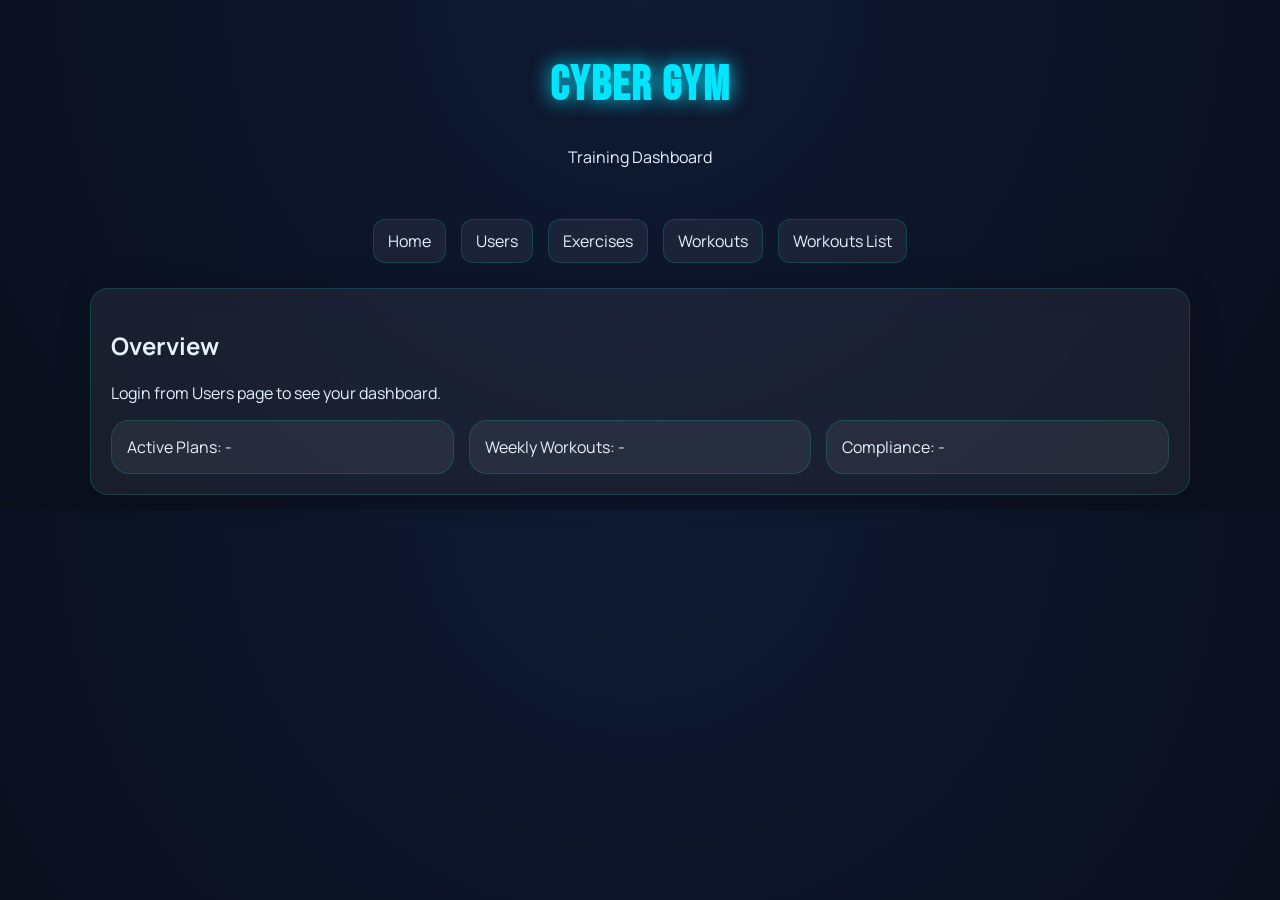
==== frontend/index.html @ cfd7cebf "30/04" ====
<!DOCTYPE html>
<html lang="en">
<head>
  <meta charset="UTF-8">
  <title>Cyber Gym - Home</title>
  <link rel="stylesheet" href="index.css">
</head>

<body>

<header class="header">
  <h1>Cyber Gym</h1>
  <p>Training Dashboard</p>
</header>

<nav class="nav">
  <a href="./index.html">Home</a>
  <a href="users/users.html">Users</a>
  <a href="exercises/exercises.html">Exercises</a>
  <a href="workouts/workouts.html">Workouts</a>
  <a href="workouts-list/workouts-list.html">Workouts List</a>
</nav>

<main class="container">

  <section class="panel">
    <h2>Overview</h2>
    <p id="homeUser">Login from Users page to see your dashboard.</p>
    <div class="grid">
      <div class="card" id="activePlans">Active Plans: -</div>
      <div class="card" id="weeklyWorkouts">Weekly Workouts: -</div>
      <div class="card" id="complianceCard">Compliance: -</div>
    </div>
  </section>

</main>

<script src="/shared/api.js"></script>
<script src="index.js"></script>
</body>
</html>
---- frontend/index.css ----
@import url('https://fonts.googleapis.com/css2?family=Bebas+Neue&family=Manrope:wght@300;400;600;700&display=swap');

:root {
  --bg: #0a0f1c;
  --panel: rgba(255,255,255,0.06);
  --stroke: rgba(0,255,255,0.15);

  --primary: #00e5ff;
  --secondary: #7c4dff;
  --accent: #ffe66d;

  --text: #e6f1ff;
  --muted: rgba(230,241,255,0.6);

  --radius: 18px;
  --blur: blur(14px);
}

body {
  margin: 0;
  font-family: 'Manrope', sans-serif;
  background: radial-gradient(circle at top, #0f1a33, var(--bg));
  color: var(--text);
}

/* HEADER */
.header {
  padding: 25px;
  text-align: center;
}

.header h1 {
  font-family: 'Bebas Neue', sans-serif;
  font-size: 48px;
  letter-spacing: 2px;
  color: var(--primary);
  text-shadow: 0 0 20px var(--primary);
}

/* NAV */
.nav {
  display: flex;
  justify-content: center;
  gap: 15px;
  padding: 10px;
}

.nav a {
  color: var(--text);
  text-decoration: none;
  padding: 10px 14px;
  border-radius: 12px;
  background: var(--panel);
  backdrop-filter: var(--blur);
  border: 1px solid var(--stroke);
  transition: 0.3s;
}

.nav a:hover {
  box-shadow: 0 0 15px var(--primary);
  transform: translateY(-2px);
}

/* CONTAINER */
.container {
  width: 90%;
  max-width: 1100px;
  margin: auto;
}

/* GLASS PANEL */
.panel {
  background: var(--panel);
  backdrop-filter: var(--blur);
  border: 1px solid var(--stroke);
  border-radius: var(--radius);
  padding: 20px;
  margin: 15px 0;
  box-shadow: 0 0 30px rgba(0,0,0,0.2);
  animation: fadeIn 0.5s ease;
}

/* CARDS */
.grid {
  display: grid;
  grid-template-columns: repeat(auto-fit, minmax(220px, 1fr));
  gap: 15px;
}

.card {
  background: var(--panel);
  border: 1px solid var(--stroke);
  border-radius: var(--radius);
  padding: 15px;
  transition: 0.3s;
}

.card:hover {
  transform: translateY(-5px);
  box-shadow: 0 0 20px var(--primary);
}

/* BUTTONS */
button {
  background: transparent;
  border: 1px solid var(--primary);
  color: var(--text);
  padding: 10px 14px;
  border-radius: 12px;
  cursor: pointer;
  transition: 0.3s;
}

button:hover {
  box-shadow: 0 0 15px var(--primary);
  background: rgba(0,229,255,0.1);
}

/* INPUTS */
input {
  background: rgba(255,255,255,0.05);
  border: 1px solid var(--stroke);
  padding: 10px;
  border-radius: 10px;
  color: var(--text);
  outline: none;
}

input:focus {
  box-shadow: 0 0 10px var(--secondary);
}

/* ANIMATIONS */
@keyframes fadeIn {
  from { opacity: 0; transform: translateY(10px); }
  to { opacity: 1; transform: translateY(0); }
}
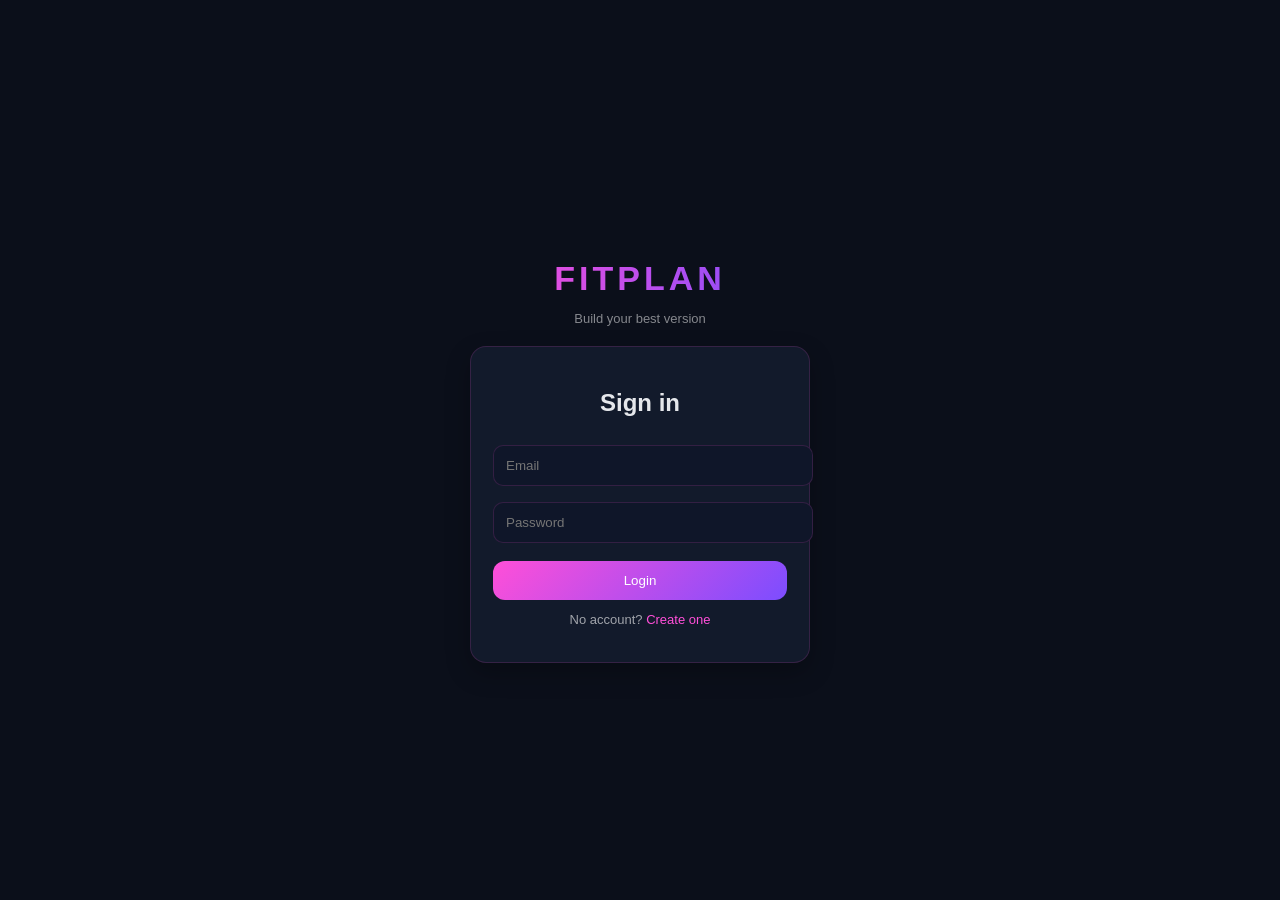
==== commit d182e5e1: "11/05" ====
--- a/frontend/index.html
+++ b/frontend/index.html
@@ -2,40 +2,55 @@
 <html lang="en">
 <head>
   <meta charset="UTF-8">
-  <title>Cyber Gym - Home</title>
+  <title>FitPlan - Auth</title>
   <link rel="stylesheet" href="index.css">
 </head>
 
 <body>
 
-<header class="header">
-  <h1>Cyber Gym</h1>
-  <p>Training Dashboard</p>
-</header>
+<div class="auth-wrapper">
 
-<nav class="nav">
-  <a href="./index.html">Home</a>
-  <a href="users/users.html">Users</a>
-  <a href="exercises/exercises.html">Exercises</a>
-  <a href="workouts/workouts.html">Workouts</a>
-  <a href="workouts-list/workouts-list.html">Workouts List</a>
-</nav>
+  <h1 class="logo">FITPLAN</h1>
+  <p class="subtitle">Build your best version</p>
 
-<main class="container">
+  <!-- LOGIN -->
+  <div id="loginForm" class="card">
 
-  <section class="panel">
-    <h2>Overview</h2>
-    <p id="homeUser">Login from Users page to see your dashboard.</p>
-    <div class="grid">
-      <div class="card" id="activePlans">Active Plans: -</div>
-      <div class="card" id="weeklyWorkouts">Weekly Workouts: -</div>
-      <div class="card" id="complianceCard">Compliance: -</div>
-    </div>
-  </section>
+    <h2>Sign in</h2>
 
-</main>
+    <input id="loginEmail" type="email" placeholder="Email">
+    <input id="loginPassword" type="password" placeholder="Password">
 
-<script src="/shared/api.js"></script>
-<script src="index.js"></script>
+    <button onclick="loginUser()">Login</button>
+
+    <p class="switch">
+      No account?
+      <span onclick="showRegister()">Create one</span>
+    </p>
+
+  </div>
+
+  <!-- REGISTER -->
+  <div id="registerForm" class="card hidden">
+
+    <h2>Create account</h2>
+
+    <input id="registerName" placeholder="Name">
+    <input id="registerEmail" type="email" placeholder="Email">
+    <input id="registerPassword" type="password" placeholder="Password">
+
+    <button onclick="createUser()">Register</button>
+
+    <p class="switch">
+      Already have an account?
+      <span onclick="showLogin()">Sign in</span>
+    </p>
+
+  </div>
+
+</div>
+
+<script type="module" src="index.js"></script>
+
 </body>
 </html>
--- a/frontend/index.css
+++ b/frontend/index.css
@@ -1,137 +1,112 @@
-@import url('https://fonts.googleapis.com/css2?family=Bebas+Neue&family=Manrope:wght@300;400;600;700&display=swap');
+body {
+  margin: 0;
+  font-family: Arial, sans-serif;
 
-:root {
-  --bg: #0a0f1c;
-  --panel: rgba(255,255,255,0.06);
-  --stroke: rgba(0,255,255,0.15);
+  background: #0b0f1a;
+  color: #e5e7eb;
 
-  --primary: #00e5ff;
-  --secondary: #7c4dff;
-  --accent: #ffe66d;
-
-  --text: #e6f1ff;
-  --muted: rgba(230,241,255,0.6);
-
-  --radius: 18px;
-  --blur: blur(14px);
+  display: flex;
+  justify-content: center;
+  align-items: center;
+  height: 100vh;
 }
 
-body {
-  margin: 0;
-  font-family: 'Manrope', sans-serif;
-  background: radial-gradient(circle at top, #0f1a33, var(--bg));
-  color: var(--text);
+/* WRAPPER */
+.auth-wrapper {
+  text-align: center;
+  width: 340px;
 }
 
-/* HEADER */
-.header {
-  padding: 25px;
-  text-align: center;
+/* LOGO */
+.logo {
+  font-size: 34px;
+  letter-spacing: 4px;
+
+  background: linear-gradient(90deg, #ff4fd8, #7c4dff);
+  -webkit-background-clip: text;
+  -webkit-text-fill-color: transparent;
+
+  margin-bottom: 5px;
 }
 
-.header h1 {
-  font-family: 'Bebas Neue', sans-serif;
-  font-size: 48px;
-  letter-spacing: 2px;
-  color: var(--primary);
-  text-shadow: 0 0 20px var(--primary);
+.subtitle {
+  font-size: 13px;
+  color: rgba(255,255,255,0.5);
+  margin-bottom: 20px;
 }
 
-/* NAV */
-.nav {
-  display: flex;
-  justify-content: center;
-  gap: 15px;
-  padding: 10px;
-}
+/* CARD */
+.card {
+  background: #121a2b;
+  border: 1px solid rgba(255, 79, 216, 0.15);
 
-.nav a {
-  color: var(--text);
-  text-decoration: none;
-  padding: 10px 14px;
-  border-radius: 12px;
-  background: var(--panel);
-  backdrop-filter: var(--blur);
-  border: 1px solid var(--stroke);
-  transition: 0.3s;
-}
+  padding: 22px;
+  border-radius: 16px;
 
-.nav a:hover {
-  box-shadow: 0 0 15px var(--primary);
-  transform: translateY(-2px);
-}
+  margin-top: 10px;
 
-/* CONTAINER */
-.container {
-  width: 90%;
-  max-width: 1100px;
-  margin: auto;
-}
-
-/* GLASS PANEL */
-.panel {
-  background: var(--panel);
-  backdrop-filter: var(--blur);
-  border: 1px solid var(--stroke);
-  border-radius: var(--radius);
-  padding: 20px;
-  margin: 15px 0;
-  box-shadow: 0 0 30px rgba(0,0,0,0.2);
-  animation: fadeIn 0.5s ease;
-}
-
-/* CARDS */
-.grid {
-  display: grid;
-  grid-template-columns: repeat(auto-fit, minmax(220px, 1fr));
-  gap: 15px;
-}
-
-.card {
-  background: var(--panel);
-  border: 1px solid var(--stroke);
-  border-radius: var(--radius);
-  padding: 15px;
-  transition: 0.3s;
-}
-
-.card:hover {
-  transform: translateY(-5px);
-  box-shadow: 0 0 20px var(--primary);
-}
-
-/* BUTTONS */
-button {
-  background: transparent;
-  border: 1px solid var(--primary);
-  color: var(--text);
-  padding: 10px 14px;
-  border-radius: 12px;
-  cursor: pointer;
-  transition: 0.3s;
-}
-
-button:hover {
-  box-shadow: 0 0 15px var(--primary);
-  background: rgba(0,229,255,0.1);
+  box-shadow: 0 10px 25px rgba(0,0,0,0.25);
 }
 
 /* INPUTS */
 input {
-  background: rgba(255,255,255,0.05);
-  border: 1px solid var(--stroke);
-  padding: 10px;
+  width: 100%;
+  margin: 8px 0;
+  padding: 12px;
+
+  background: #0f1629;
+  border: 1px solid rgba(255, 79, 216, 0.15);
+
+  color: white;
   border-radius: 10px;
-  color: var(--text);
+
   outline: none;
 }
 
 input:focus {
-  box-shadow: 0 0 10px var(--secondary);
+  border-color: #ff4fd8;
+  box-shadow: 0 0 10px rgba(255,79,216,0.2);
 }
 
-/* ANIMATIONS */
-@keyframes fadeIn {
-  from { opacity: 0; transform: translateY(10px); }
-  to { opacity: 1; transform: translateY(0); }
+/* BUTTON */
+button {
+  width: 100%;
+  padding: 12px;
+
+  margin-top: 10px;
+
+  border: none;
+  border-radius: 12px;
+
+  background: linear-gradient(135deg, #ff4fd8, #7c4dff);
+  color: white;
+
+  cursor: pointer;
+
+  transition: 0.2s;
+}
+
+button:hover {
+  box-shadow: 0 0 15px rgba(255,79,216,0.25);
+}
+
+/* SWITCH TEXT */
+.switch {
+  margin-top: 12px;
+  font-size: 13px;
+  color: rgba(255,255,255,0.6);
+}
+
+.switch span {
+  color: #ff4fd8;
+  cursor: pointer;
+}
+
+.switch span:hover {
+  text-decoration: underline;
+}
+
+/* HIDDEN */
+.hidden {
+  display: none;
 }
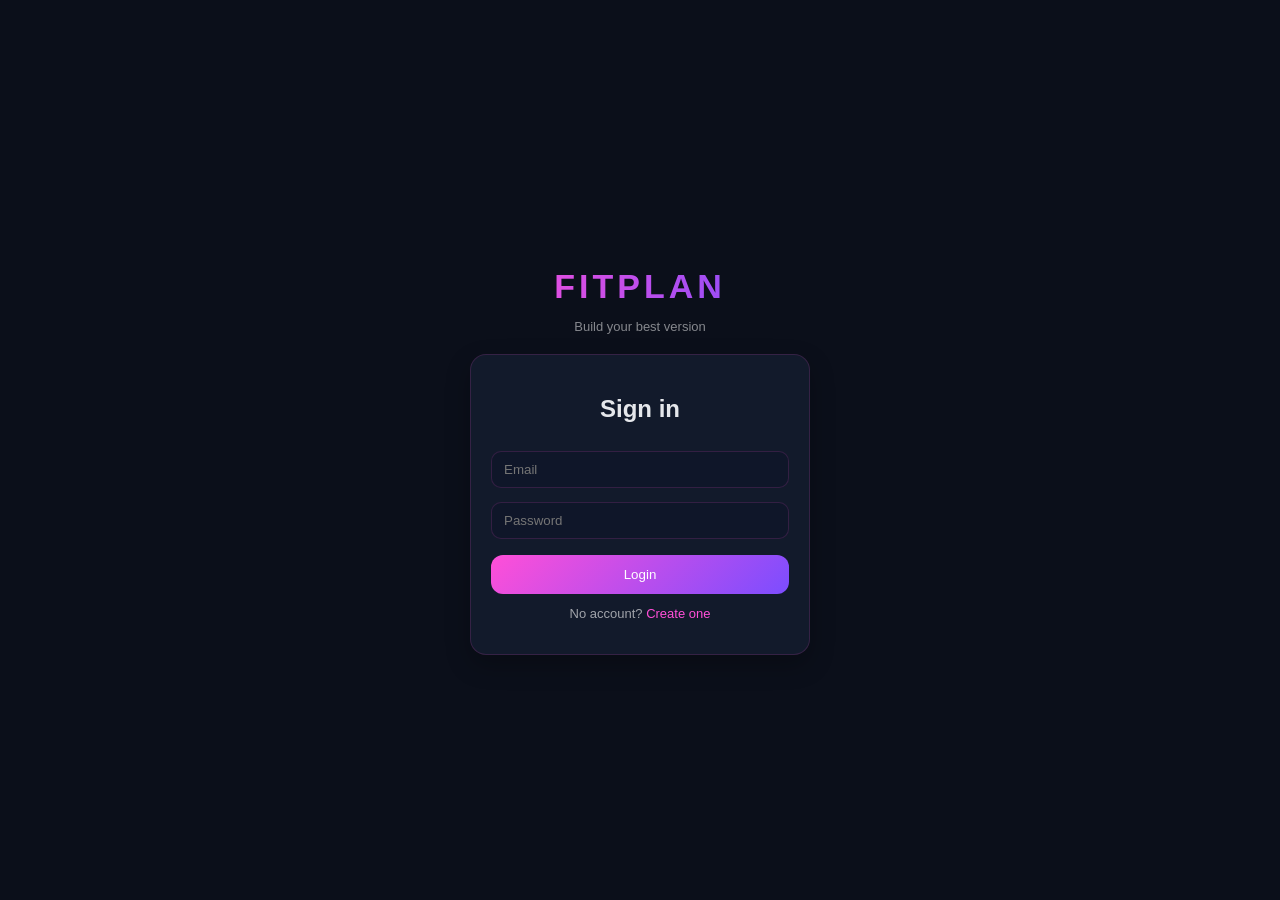
==== commit f55191d6: "guardado" ====
--- a/frontend/index.html
+++ b/frontend/index.html
@@ -1,56 +1,74 @@
 <!DOCTYPE html>
 <html lang="en">
 <head>
-  <meta charset="UTF-8">
-  <title>FitPlan - Auth</title>
-  <link rel="stylesheet" href="index.css">
+ <meta charset="UTF-8">
+ <title>FitPlan - Auth</title>
+ <link rel="stylesheet" href="index.css">
 </head>
+
 
 <body>
 
+
 <div class="auth-wrapper">
 
-  <h1 class="logo">FITPLAN</h1>
-  <p class="subtitle">Build your best version</p>
 
-  <!-- LOGIN -->
-  <div id="loginForm" class="card">
+ <h1 class="logo">FITPLAN</h1>
+ <p class="subtitle">Build your best version</p>
 
-    <h2>Sign in</h2>
 
-    <input id="loginEmail" type="email" placeholder="Email">
-    <input id="loginPassword" type="password" placeholder="Password">
+ <!-- LOGIN -->
+ <div id="loginForm" class="card">
 
-    <button onclick="loginUser()">Login</button>
 
-    <p class="switch">
-      No account?
-      <span onclick="showRegister()">Create one</span>
-    </p>
+   <h2>Sign in</h2>
 
-  </div>
 
-  <!-- REGISTER -->
-  <div id="registerForm" class="card hidden">
+   <input id="loginEmail" type="email" placeholder="Email">
+   <input id="loginPassword" type="password" placeholder="Password">
 
-    <h2>Create account</h2>
 
-    <input id="registerName" placeholder="Name">
-    <input id="registerEmail" type="email" placeholder="Email">
-    <input id="registerPassword" type="password" placeholder="Password">
+   <button onclick="loginUser()">Login</button>
 
-    <button onclick="createUser()">Register</button>
 
-    <p class="switch">
-      Already have an account?
-      <span onclick="showLogin()">Sign in</span>
-    </p>
+   <p class="switch">
+     No account?
+     <span onclick="showRegister()">Create one</span>
+   </p>
 
-  </div>
+
+ </div>
+
+
+ <!-- REGISTER -->
+ <div id="registerForm" class="card hidden">
+
+
+   <h2>Create account</h2>
+
+
+   <input id="registerName" placeholder="Name">
+   <input id="registerEmail" type="email" placeholder="Email">
+   <input id="registerPassword" type="password" placeholder="Password">
+
+
+   <button onclick="createUser()">Register</button>
+
+
+   <p class="switch">
+     Already have an account?
+     <span onclick="showLogin()">Sign in</span>
+   </p>
+
+
+ </div>
+
 
 </div>
 
+
 <script type="module" src="index.js"></script>
+
 
 </body>
 </html>
--- a/frontend/index.css
+++ b/frontend/index.css
@@ -1,112 +1,204 @@
 body {
-  margin: 0;
-  font-family: Arial, sans-serif;
-
-  background: #0b0f1a;
-  color: #e5e7eb;
-
-  display: flex;
-  justify-content: center;
-  align-items: center;
-  height: 100vh;
-}
+ margin: 0;
+ font-family: Arial, sans-serif;
+
+
+ background: #0b0f1a;
+ color: #e5e7eb;
+
+
+ display: flex;
+ justify-content: center;
+ align-items: center;
+ height: 100vh;
+}
+
+
+/* Make sizing include padding & border to avoid overflow issues */
+*, *::before, *::after {
+ box-sizing: border-box;
+}
+
 
 /* WRAPPER */
 .auth-wrapper {
-  text-align: center;
-  width: 340px;
-}
+ text-align: center;
+ max-width: 340px;
+ width: 90%;
+}
+
+
+/* Goals form specific */
+.goals-form {
+ display: grid;
+ grid-template-columns: 1fr;
+ gap: 12px;
+ align-items: center;
+}
+
+
+.form-actions {
+ margin-top: 6px;
+}
+
 
 /* LOGO */
 .logo {
-  font-size: 34px;
-  letter-spacing: 4px;
-
-  background: linear-gradient(90deg, #ff4fd8, #7c4dff);
-  -webkit-background-clip: text;
-  -webkit-text-fill-color: transparent;
-
-  margin-bottom: 5px;
-}
+ font-size: 34px;
+ letter-spacing: 4px;
+
+
+ background: linear-gradient(90deg, #ff4fd8, #7c4dff);
+ -webkit-background-clip: text;
+ background-clip: text;
+ -webkit-text-fill-color: transparent;
+
+
+ margin-bottom: 5px;
+}
+
 
 .subtitle {
-  font-size: 13px;
-  color: rgba(255,255,255,0.5);
-  margin-bottom: 20px;
-}
+ font-size: 13px;
+ color: rgba(255,255,255,0.5);
+ margin-bottom: 20px;
+}
+
 
 /* CARD */
 .card {
-  background: #121a2b;
-  border: 1px solid rgba(255, 79, 216, 0.15);
-
-  padding: 22px;
-  border-radius: 16px;
-
-  margin-top: 10px;
-
-  box-shadow: 0 10px 25px rgba(0,0,0,0.25);
-}
+ background: #121a2b;
+ border: 1px solid rgba(255, 79, 216, 0.15);
+
+
+ padding: 20px;
+ border-radius: 16px;
+
+
+ margin-top: 10px;
+
+
+ box-shadow: 0 10px 25px rgba(0,0,0,0.25);
+}
+
 
 /* INPUTS */
 input {
-  width: 100%;
-  margin: 8px 0;
-  padding: 12px;
-
-  background: #0f1629;
-  border: 1px solid rgba(255, 79, 216, 0.15);
-
-  color: white;
-  border-radius: 10px;
-
-  outline: none;
-}
+ width: 100%;
+ margin: 8px 0 6px 0;
+ padding: 10px 12px;
+
+
+ background: #0f1629;
+ border: 1px solid rgba(255, 79, 216, 0.15);
+
+
+ color: white;
+ border-radius: 10px;
+
+
+ outline: none;
+}
+
 
 input:focus {
-  border-color: #ff4fd8;
-  box-shadow: 0 0 10px rgba(255,79,216,0.2);
-}
+ border-color: #ff4fd8;
+ box-shadow: 0 0 10px rgba(255,79,216,0.2);
+}
+
 
 /* BUTTON */
 button {
-  width: 100%;
-  padding: 12px;
-
-  margin-top: 10px;
-
-  border: none;
-  border-radius: 12px;
-
-  background: linear-gradient(135deg, #ff4fd8, #7c4dff);
-  color: white;
-
-  cursor: pointer;
-
-  transition: 0.2s;
-}
+ width: 100%;
+ padding: 12px;
+
+
+ margin-top: 10px;
+
+
+ border: none;
+ border-radius: 12px;
+
+
+ background: linear-gradient(135deg, #ff4fd8, #7c4dff);
+ color: white;
+
+
+ cursor: pointer;
+
+
+ transition: 0.2s;
+}
+
 
 button:hover {
-  box-shadow: 0 0 15px rgba(255,79,216,0.25);
-}
+ box-shadow: 0 0 15px rgba(255,79,216,0.25);
+}
+
 
 /* SWITCH TEXT */
 .switch {
-  margin-top: 12px;
-  font-size: 13px;
-  color: rgba(255,255,255,0.6);
-}
+ margin-top: 12px;
+ font-size: 13px;
+ color: rgba(255,255,255,0.6);
+}
+
 
 .switch span {
-  color: #ff4fd8;
-  cursor: pointer;
-}
+ color: #ff4fd8;
+ cursor: pointer;
+}
+
 
 .switch span:hover {
-  text-decoration: underline;
-}
+ text-decoration: underline;
+}
+
 
 /* HIDDEN */
 .hidden {
-  display: none;
-}+ display: none;
+}
+
+
+
+
+/* goals */
+
+
+select {
+ width: 100%;
+ margin: 8px 0;
+ padding: 12px;
+
+
+ background: #0f1629;
+ border: 1px solid rgba(255, 79, 216, 0.15);
+
+
+ color: white;
+ border-radius: 10px;
+
+
+ outline: none;
+}
+
+
+select:focus {
+ border-color: #ff4fd8;
+ box-shadow: 0 0 10px rgba(255,79,216,0.2);
+}
+
+
+.form-group {
+ margin-bottom: 16px;
+ text-align: left;
+}
+
+
+label {
+ display: block;
+ margin-bottom: 6px;
+ font-size: 14px;
+ color: rgba(255,255,255,0.8);
+}
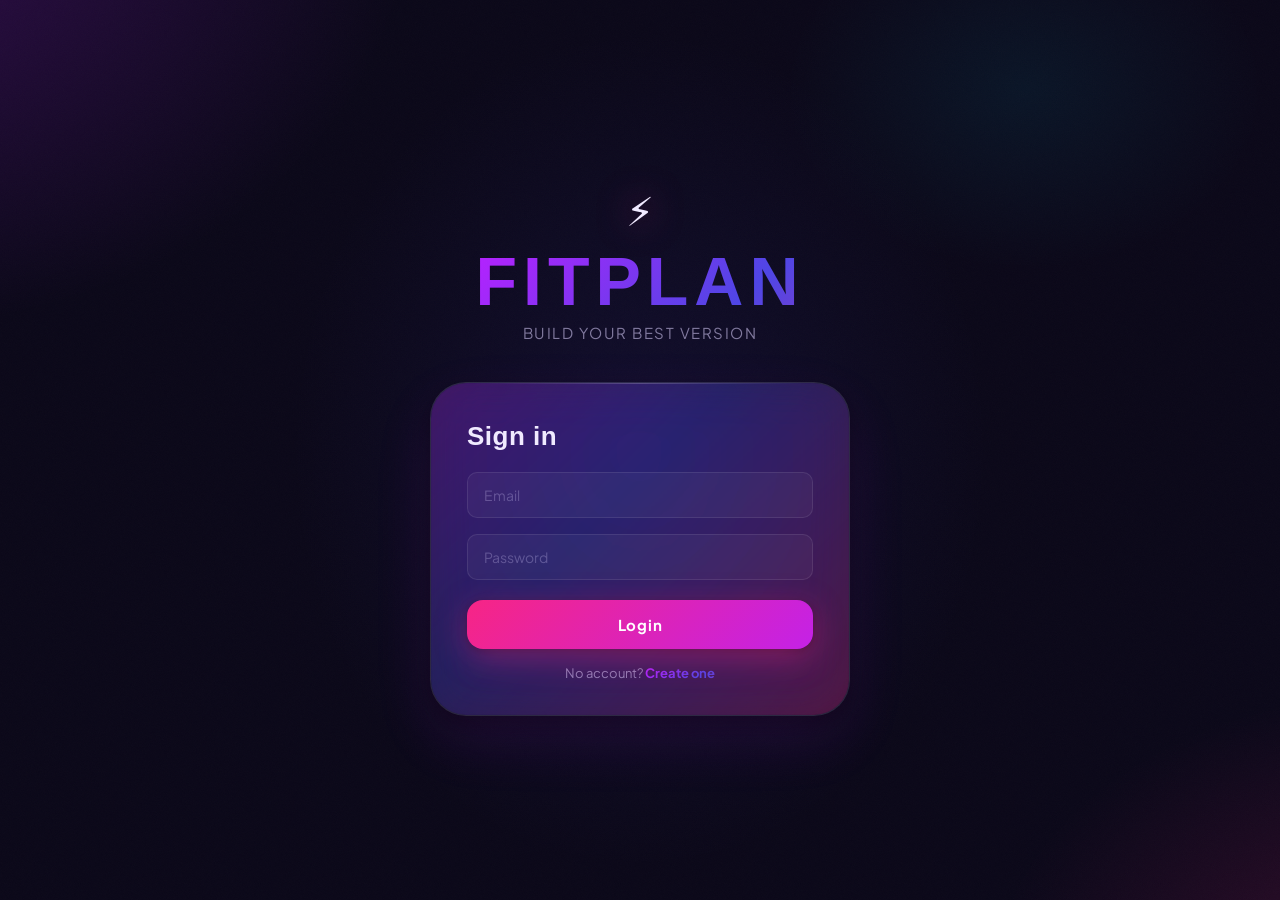
==== commit bef8b528: "cambios" ====
--- a/frontend/index.html
+++ b/frontend/index.html
@@ -47,9 +47,9 @@
    <h2>Create account</h2>
 
 
-   <input id="registerName" placeholder="Name">
-   <input id="registerEmail" type="email" placeholder="Email">
-   <input id="registerPassword" type="password" placeholder="Password">
+  <input id="registerName" placeholder="Name" required>
+  <input id="registerEmail" type="email" placeholder="Email" required pattern=".+@.+">
+  <input id="registerPassword" type="password" placeholder="Password" required>
 
 
    <button onclick="createUser()">Register</button>
--- a/frontend/index.css
+++ b/frontend/index.css
@@ -1,204 +1,857 @@
+/* ============================================================
+   FITPLAN — Global Design System
+   Vibrant gradient theme: purple · blue · pink
+   ============================================================ */
+
+@import url('https://fonts.googleapis.com/css2?family=Clash+Display:wght@400;500;600;700&family=Plus+Jakarta+Sans:wght@300;400;500;600;700&display=swap');
+
+/* ── Design tokens ─────────────────────────────────────────── */
+:root {
+  --bg-deep:    #05030f;
+  --bg-base:    #0a0718;
+  --bg-card:    rgba(255, 255, 255, 0.045);
+
+  --p1: #b721ff;   /* electric purple */
+  --p2: #4f46e5;   /* deep indigo    */
+  --p3: #06b6d4;   /* cyan highlight */
+  --p4: #f72585;   /* hot pink       */
+  --p5: #ff9de2;   /* soft rose      */
+
+  --grad-main:  linear-gradient(135deg, var(--p1) 0%, var(--p2) 40%, var(--p4) 100%);
+  --grad-soft:  linear-gradient(135deg, rgba(183,33,255,0.18) 0%, rgba(79,70,229,0.12) 50%, rgba(247,37,133,0.16) 100%);
+  --grad-btn:   linear-gradient(135deg, var(--p4) 0%, var(--p1) 50%, var(--p2) 100%);
+  --grad-glow:  linear-gradient(135deg, var(--p1), var(--p4));
+
+  --glass-bg:   rgba(255, 255, 255, 0.042);
+  --glass-border: rgba(255, 255, 255, 0.09);
+  --glass-highlight: rgba(255, 255, 255, 0.06);
+
+  --text:       #f0eaff;
+  --text-muted: rgba(220, 210, 255, 0.55);
+  --text-faint: rgba(220, 210, 255, 0.28);
+
+  --radius-sm:  10px;
+  --radius:     16px;
+  --radius-lg:  24px;
+  --radius-xl:  36px;
+
+  --shadow-card: 0 24px 60px rgba(183,33,255,0.10), 0 8px 20px rgba(0,0,0,0.45);
+  --shadow-btn:  0 8px 32px rgba(247,37,133,0.40), 0 2px 8px rgba(0,0,0,0.35);
+  --shadow-glow: 0 0 40px rgba(183,33,255,0.25);
+
+  --ease-spring: cubic-bezier(0.34, 1.56, 0.64, 1);
+  --ease-out:    cubic-bezier(0.16, 1, 0.3, 1);
+  --t:           220ms;
+}
+
+/* ── Reset ─────────────────────────────────────────────────── */
+*, *::before, *::after { box-sizing: border-box; margin: 0; padding: 0; }
+html, body { height: 100%; }
+
 body {
- margin: 0;
- font-family: Arial, sans-serif;
-
-
- background: #0b0f1a;
- color: #e5e7eb;
-
-
- display: flex;
- justify-content: center;
- align-items: center;
- height: 100vh;
-}
-
-
-/* Make sizing include padding & border to avoid overflow issues */
-*, *::before, *::after {
- box-sizing: border-box;
-}
-
-
-/* WRAPPER */
+  font-family: 'Plus Jakarta Sans', ui-sans-serif, system-ui, sans-serif;
+  background: var(--bg-deep);
+  color: var(--text);
+  min-height: 100vh;
+  overflow-x: hidden;
+  -webkit-font-smoothing: antialiased;
+}
+
+/* ── Animated mesh background ──────────────────────────────── */
+body::before {
+  content: '';
+  position: fixed; inset: 0; z-index: 0;
+  pointer-events: none;
+  background:
+    radial-gradient(ellipse 900px 700px at -10% -10%, rgba(183,33,255,0.22), transparent 60%),
+    radial-gradient(ellipse 700px 500px at 110% 110%, rgba(247,37,133,0.18), transparent 60%),
+    radial-gradient(ellipse 500px 600px at 50% 50%,  rgba(79,70,229,0.10),   transparent 70%),
+    radial-gradient(ellipse 400px 300px at 80% 10%,  rgba(6,182,212,0.08),   transparent 60%),
+    var(--bg-base);
+  animation: meshDrift 18s ease-in-out infinite alternate;
+}
+
+@keyframes meshDrift {
+  0%   { background-position: 0% 0%, 100% 100%, 50% 50%, 80% 10%; }
+  100% { background-position: 5% 8%, 95% 92%, 48% 54%, 76% 14%; }
+}
+
+/* Noise grain overlay */
+body::after {
+  content: '';
+  position: fixed; inset: 0; z-index: 1;
+  pointer-events: none;
+  opacity: 0.025;
+  background-image: url("data:image/svg+xml,%3Csvg viewBox='0 0 256 256' xmlns='http://www.w3.org/2000/svg'%3E%3Cfilter id='n'%3E%3CfeTurbulence type='fractalNoise' baseFrequency='0.9' numOctaves='4' stitchTiles='stitch'/%3E%3C/filter%3E%3Crect width='100%25' height='100%25' filter='url(%23n)'/%3E%3C/svg%3E");
+  background-size: 180px 180px;
+}
+
+/* ── Utility classes ───────────────────────────────────────── */
+.hidden   { display: none !important; }
+.center   { display: flex; align-items: center; justify-content: center; }
+.container{ width: 92%; max-width: 1200px; margin: 0 auto; }
+.grid     { display: grid; gap: 14px; }
+.row      { display: flex; gap: 12px; }
+.col      { flex: 1; }
+.muted    { color: var(--text-muted); font-size: 13px; }
+
+/* ── Card / Panel ──────────────────────────────────────────── */
+.card, .panel {
+  position: relative;
+  background: var(--glass-bg);
+  border: 1px solid var(--glass-border);
+  border-radius: var(--radius-lg);
+  padding: 28px 30px;
+  backdrop-filter: blur(24px) saturate(180%);
+  -webkit-backdrop-filter: blur(24px) saturate(180%);
+  box-shadow: var(--shadow-card);
+  transition: transform var(--t) var(--ease-out), box-shadow var(--t) var(--ease-out);
+  overflow: hidden;
+}
+
+/* Card top-edge shimmer */
+.card::before, .panel::before {
+  content: '';
+  position: absolute;
+  top: 0; left: 10%; right: 10%;
+  height: 1px;
+  background: linear-gradient(90deg, transparent, rgba(255,255,255,0.20), transparent);
+  border-radius: 999px;
+}
+
+.card:hover, .panel:hover {
+  transform: translateY(-4px);
+  box-shadow: var(--shadow-card), var(--shadow-glow);
+}
+
+/* ── Buttons ───────────────────────────────────────────────── */
+button {
+  position: relative;
+  display: inline-flex;
+  align-items: center;
+  justify-content: center;
+  gap: 8px;
+  padding: 13px 22px;
+  border: none;
+  border-radius: var(--radius);
+  font-family: 'Plus Jakarta Sans', sans-serif;
+  font-size: 14px;
+  font-weight: 600;
+  letter-spacing: 0.3px;
+  color: #fff;
+  cursor: pointer;
+  background: var(--grad-btn);
+  background-size: 250% 250%;
+  box-shadow: var(--shadow-btn);
+  transition: transform var(--t) var(--ease-spring),
+              box-shadow var(--t) var(--ease-out),
+              filter var(--t) ease;
+  animation: gradShift 5s ease infinite;
+  overflow: hidden;
+  z-index: 0;
+}
+
+/* Sheen sweep on hover */
+button::after {
+  content: '';
+  position: absolute;
+  inset: 0;
+  background: linear-gradient(105deg, transparent 30%, rgba(255,255,255,0.18) 50%, transparent 70%);
+  transform: translateX(-100%);
+  transition: transform 0.5s ease;
+  border-radius: inherit;
+}
+button:hover::after { transform: translateX(100%); }
+
+button:hover {
+  transform: translateY(-3px) scale(1.01);
+  box-shadow: 0 14px 48px rgba(247,37,133,0.50), 0 4px 12px rgba(0,0,0,0.40);
+  filter: brightness(1.08);
+}
+button:active {
+  transform: translateY(-1px) scale(0.985);
+  filter: brightness(0.96);
+}
+button:focus-visible {
+  outline: 2px solid var(--p4);
+  outline-offset: 3px;
+}
+
+@keyframes gradShift {
+  0%   { background-position: 0%   50%; }
+  50%  { background-position: 100% 50%; }
+  100% { background-position: 0%   50%; }
+}
+
+/* Button variants */
+.btn         { display: inline-flex; align-items: center; gap: 8px; }
+.btn-ghost   { background: transparent; border: 1px solid var(--glass-border); color: var(--text); box-shadow: none; animation: none; }
+.btn-outline { background: transparent; border: 1px solid var(--p4); color: var(--p4); animation: none; box-shadow: none; }
+.btn-soft    { background: var(--grad-soft); color: var(--text); animation: none; box-shadow: none; }
+
+/* ── Inputs ────────────────────────────────────────────────── */
+input, select, textarea {
+  width: 100%;
+  padding: 13px 16px;
+  border-radius: var(--radius-sm);
+  border: 1px solid var(--glass-border);
+  background: rgba(255, 255, 255, 0.04);
+  color: var(--text);
+  font-family: 'Plus Jakarta Sans', sans-serif;
+  font-size: 14px;
+  outline: none;
+  transition: border-color var(--t) ease, box-shadow var(--t) ease, background var(--t) ease;
+}
+input::placeholder, textarea::placeholder { color: var(--text-faint); }
+input:focus, select:focus, textarea:focus {
+  border-color: rgba(183,33,255,0.45);
+  background: rgba(255, 255, 255, 0.065);
+  box-shadow: 0 0 0 3px rgba(183,33,255,0.12), 0 0 18px rgba(183,33,255,0.08);
+}
+
+/* ── App header ────────────────────────────────────────────── */
+.app-header {
+  display: flex;
+  align-items: center;
+  justify-content: space-between;
+  gap: 16px;
+  padding: 20px 0;
+}
+.brand               { display: flex; align-items: center; gap: 12px; }
+.brand .logo         { font-family: 'Clash Display', sans-serif; font-weight: 700; font-size: 20px; letter-spacing: 2px; background: var(--grad-main); -webkit-background-clip: text; -webkit-text-fill-color: transparent; background-clip: text; }
+
+/* ── Badge ─────────────────────────────────────────────────── */
+.badge {
+  display: inline-block;
+  padding: 5px 12px;
+  border-radius: 999px;
+  background: var(--grad-soft);
+  border: 1px solid rgba(183,33,255,0.18);
+  color: var(--text);
+  font-size: 12px;
+  font-weight: 500;
+}
+
+/* ── Auth page ─────────────────────────────────────────────── */
 .auth-wrapper {
- text-align: center;
- max-width: 340px;
- width: 90%;
-}
-
-
-/* Goals form specific */
+  position: relative;
+  z-index: 2;
+  min-height: 100vh;
+  display: flex;
+  flex-direction: column;
+  align-items: center;
+  justify-content: center;
+  padding: 40px 20px;
+  gap: 0;
+}
+
+/* Floating icon above logo */
+.auth-wrapper::before {
+  content: '⚡';
+  display: block;
+  font-size: 40px;
+  margin-bottom: 12px;
+  animation: iconBounce 2.4s ease-in-out infinite;
+  filter: drop-shadow(0 0 18px rgba(247,37,133,0.7));
+}
+
+@keyframes iconBounce {
+  0%, 100% { transform: translateY(0) scale(1);    }
+  50%       { transform: translateY(-8px) scale(1.08); }
+}
+
+/* Brand logo in auth */
+h1.logo {
+  font-family: 'Clash Display', sans-serif;
+  font-size: clamp(40px, 9vw, 68px);
+  font-weight: 700;
+  letter-spacing: 6px;
+  text-transform: uppercase;
+  line-height: 1;
+  background: var(--grad-main);
+  background-size: 200% 200%;
+  -webkit-background-clip: text;
+  -webkit-text-fill-color: transparent;
+  background-clip: text;
+  animation: gradShift 4s ease infinite;
+  margin-bottom: 8px;
+  text-align: center;
+}
+
+.subtitle {
+  font-size: 15px;
+  color: var(--text-muted);
+  font-weight: 400;
+  letter-spacing: 1.5px;
+  text-transform: uppercase;
+  margin-bottom: 40px;
+  text-align: center;
+}
+
+/* Auth card overrides */
+.auth-wrapper .card {
+  width: 100%;
+  max-width: 420px;
+  padding: 38px 36px 34px;
+  border-radius: var(--radius-xl);
+  display: flex;
+  flex-direction: column;
+  gap: 16px;
+  animation: cardEntrance 0.6s var(--ease-spring) both;
+}
+
+@keyframes cardEntrance {
+  from { opacity: 0; transform: translateY(28px) scale(0.96); }
+  to   { opacity: 1; transform: translateY(0)    scale(1);    }
+}
+
+/* Decorative gradient ring behind the card */
+.auth-wrapper .card::after {
+  content: '';
+  position: absolute;
+  inset: -1px;
+  border-radius: inherit;
+  background: var(--grad-main);
+  z-index: -1;
+  opacity: 0.25;
+  filter: blur(1px);
+}
+
+.auth-wrapper .card h2 {
+  font-family: 'Clash Display', sans-serif;
+  font-size: 26px;
+  font-weight: 600;
+  letter-spacing: 0.5px;
+  color: var(--text);
+  margin-bottom: 4px;
+}
+
+/* Full-width auth button */
+.auth-wrapper button[onclick] {
+  width: 100%;
+  padding: 15px;
+  font-size: 15px;
+  font-weight: 700;
+  letter-spacing: 0.8px;
+  border-radius: var(--radius);
+  margin-top: 4px;
+}
+
+/* Switch text below form */
+.switch {
+  text-align: center;
+  font-size: 13px;
+  color: var(--text-muted);
+  margin: 0;
+}
+.switch span {
+  background: var(--grad-main);
+  background-size: 200% 200%;
+  -webkit-background-clip: text;
+  -webkit-text-fill-color: transparent;
+  background-clip: text;
+  font-weight: 700;
+  cursor: pointer;
+  animation: gradShift 4s ease infinite;
+  transition: filter 0.2s;
+}
+.switch span:hover { filter: brightness(1.15); }
+
+/* ── Scrollbar ──────────────────────────────────────────────── */
+::-webkit-scrollbar       { width: 6px; }
+::-webkit-scrollbar-track { background: transparent; }
+::-webkit-scrollbar-thumb { background: rgba(183,33,255,0.25); border-radius: 999px; }
+::-webkit-scrollbar-thumb:hover { background: rgba(183,33,255,0.45); }
+
+/* ── Selection ─────────────────────────────────────────────── */
+::selection { background: rgba(183,33,255,0.30); color: #fff; }
+
+/* ── Responsive ────────────────────────────────────────────── */
+@media (max-width: 880px) {
+  .container { width: 96%; }
+}
+@media (max-width: 480px) {
+  .auth-wrapper .card { padding: 30px 22px 26px; border-radius: var(--radius-lg); }
+  h1.logo             { font-size: 48px; letter-spacing: 4px; }
+}
+
+/* ============================================================
+   FITPLAN — Global Design System
+   Vibrant gradient theme: purple · blue · pink
+   ============================================================ */
+
+@import url('https://fonts.googleapis.com/css2?family=Clash+Display:wght@400;500;600;700&family=Plus+Jakarta+Sans:wght@300;400;500;600;700&display=swap');
+
+/* ── Design tokens ─────────────────────────────────────────── */
+:root {
+  --bg-deep:    #05030f;
+  --bg-base:    #0a0718;
+  --bg-card:    rgba(255, 255, 255, 0.045);
+
+  --p1: #b721ff;   /* electric purple */
+  --p2: #4f46e5;   /* deep indigo    */
+  --p3: #06b6d4;   /* cyan highlight */
+  --p4: #f72585;   /* hot pink       */
+  --p5: #ff9de2;   /* soft rose      */
+
+  --grad-main:  linear-gradient(135deg, var(--p1) 0%, var(--p2) 40%, var(--p4) 100%);
+  --grad-soft:  linear-gradient(135deg, rgba(183,33,255,0.18) 0%, rgba(79,70,229,0.12) 50%, rgba(247,37,133,0.16) 100%);
+  --grad-btn:   linear-gradient(135deg, var(--p4) 0%, var(--p1) 50%, var(--p2) 100%);
+  --grad-glow:  linear-gradient(135deg, var(--p1), var(--p4));
+
+  --glass-bg:   rgba(255, 255, 255, 0.042);
+  --glass-border: rgba(255, 255, 255, 0.09);
+  --glass-highlight: rgba(255, 255, 255, 0.06);
+
+  --text:       #f0eaff;
+  --text-muted: rgba(220, 210, 255, 0.55);
+  --text-faint: rgba(220, 210, 255, 0.28);
+
+  --radius-sm:  10px;
+  --radius:     16px;
+  --radius-lg:  24px;
+  --radius-xl:  36px;
+
+  --shadow-card: 0 24px 60px rgba(183,33,255,0.10), 0 8px 20px rgba(0,0,0,0.45);
+  --shadow-btn:  0 8px 32px rgba(247,37,133,0.40), 0 2px 8px rgba(0,0,0,0.35);
+  --shadow-glow: 0 0 40px rgba(183,33,255,0.25);
+
+  --ease-spring: cubic-bezier(0.34, 1.56, 0.64, 1);
+  --ease-out:    cubic-bezier(0.16, 1, 0.3, 1);
+  --t:           220ms;
+}
+
+/* ── Reset ─────────────────────────────────────────────────── */
+*, *::before, *::after { box-sizing: border-box; margin: 0; padding: 0; }
+html, body { height: 100%; }
+
+body {
+  font-family: 'Plus Jakarta Sans', ui-sans-serif, system-ui, sans-serif;
+  background: var(--bg-deep);
+  color: var(--text);
+  min-height: 100vh;
+  overflow-x: hidden;
+  -webkit-font-smoothing: antialiased;
+}
+
+/* ── Animated mesh background ──────────────────────────────── */
+body::before {
+  content: '';
+  position: fixed; inset: 0; z-index: 0;
+  pointer-events: none;
+  background:
+    radial-gradient(ellipse 900px 700px at -10% -10%, rgba(183,33,255,0.22), transparent 60%),
+    radial-gradient(ellipse 700px 500px at 110% 110%, rgba(247,37,133,0.18), transparent 60%),
+    radial-gradient(ellipse 500px 600px at 50% 50%,  rgba(79,70,229,0.10),   transparent 70%),
+    radial-gradient(ellipse 400px 300px at 80% 10%,  rgba(6,182,212,0.08),   transparent 60%),
+    var(--bg-base);
+  animation: meshDrift 18s ease-in-out infinite alternate;
+}
+
+@keyframes meshDrift {
+  0%   { background-position: 0% 0%, 100% 100%, 50% 50%, 80% 10%; }
+  100% { background-position: 5% 8%, 95% 92%, 48% 54%, 76% 14%; }
+}
+
+/* Noise grain overlay */
+body::after {
+  content: '';
+  position: fixed; inset: 0; z-index: 1;
+  pointer-events: none;
+  opacity: 0.025;
+  background-image: url("data:image/svg+xml,%3Csvg viewBox='0 0 256 256' xmlns='http://www.w3.org/2000/svg'%3E%3Cfilter id='n'%3E%3CfeTurbulence type='fractalNoise' baseFrequency='0.9' numOctaves='4' stitchTiles='stitch'/%3E%3C/filter%3E%3Crect width='100%25' height='100%25' filter='url(%23n)'/%3E%3C/svg%3E");
+  background-size: 180px 180px;
+}
+
+/* ── Utility classes ───────────────────────────────────────── */
+.hidden   { display: none !important; }
+.center   { display: flex; align-items: center; justify-content: center; }
+.container{ width: 92%; max-width: 1200px; margin: 0 auto; }
+.grid     { display: grid; gap: 14px; }
+.row      { display: flex; gap: 12px; }
+.col      { flex: 1; }
+.muted    { color: var(--text-muted); font-size: 13px; }
+
+/* ── Card / Panel ──────────────────────────────────────────── */
+.card, .panel {
+  position: relative;
+  background: var(--glass-bg);
+  border: 1px solid var(--glass-border);
+  border-radius: var(--radius-lg);
+  padding: 28px 30px;
+  backdrop-filter: blur(24px) saturate(180%);
+  -webkit-backdrop-filter: blur(24px) saturate(180%);
+  box-shadow: var(--shadow-card);
+  transition: transform var(--t) var(--ease-out), box-shadow var(--t) var(--ease-out);
+  overflow: hidden;
+}
+
+/* Card top-edge shimmer */
+.card::before, .panel::before {
+  content: '';
+  position: absolute;
+  top: 0; left: 10%; right: 10%;
+  height: 1px;
+  background: linear-gradient(90deg, transparent, rgba(255,255,255,0.20), transparent);
+  border-radius: 999px;
+}
+
+.card:hover, .panel:hover {
+  transform: translateY(-4px);
+  box-shadow: var(--shadow-card), var(--shadow-glow);
+}
+
+/* ── Buttons ───────────────────────────────────────────────── */
+button {
+  position: relative;
+  display: inline-flex;
+  align-items: center;
+  justify-content: center;
+  gap: 8px;
+  padding: 13px 22px;
+  border: none;
+  border-radius: var(--radius);
+  font-family: 'Plus Jakarta Sans', sans-serif;
+  font-size: 14px;
+  font-weight: 600;
+  letter-spacing: 0.3px;
+  color: #fff;
+  cursor: pointer;
+  background: var(--grad-btn);
+  background-size: 250% 250%;
+  box-shadow: var(--shadow-btn);
+  transition: transform var(--t) var(--ease-spring),
+              box-shadow var(--t) var(--ease-out),
+              filter var(--t) ease;
+  animation: gradShift 5s ease infinite;
+  overflow: hidden;
+  z-index: 0;
+}
+
+/* Sheen sweep on hover */
+button::after {
+  content: '';
+  position: absolute;
+  inset: 0;
+  background: linear-gradient(105deg, transparent 30%, rgba(255,255,255,0.18) 50%, transparent 70%);
+  transform: translateX(-100%);
+  transition: transform 0.5s ease;
+  border-radius: inherit;
+}
+button:hover::after { transform: translateX(100%); }
+
+button:hover {
+  transform: translateY(-3px) scale(1.01);
+  box-shadow: 0 14px 48px rgba(247,37,133,0.50), 0 4px 12px rgba(0,0,0,0.40);
+  filter: brightness(1.08);
+}
+button:active {
+  transform: translateY(-1px) scale(0.985);
+  filter: brightness(0.96);
+}
+button:focus-visible {
+  outline: 2px solid var(--p4);
+  outline-offset: 3px;
+}
+
+@keyframes gradShift {
+  0%   { background-position: 0%   50%; }
+  50%  { background-position: 100% 50%; }
+  100% { background-position: 0%   50%; }
+}
+
+/* Button variants */
+.btn         { display: inline-flex; align-items: center; gap: 8px; }
+.btn-ghost   { background: transparent; border: 1px solid var(--glass-border); color: var(--text); box-shadow: none; animation: none; }
+.btn-outline { background: transparent; border: 1px solid var(--p4); color: var(--p4); animation: none; box-shadow: none; }
+.btn-soft    { background: var(--grad-soft); color: var(--text); animation: none; box-shadow: none; }
+
+/* ── Inputs ────────────────────────────────────────────────── */
+input, select, textarea {
+  width: 100%;
+  padding: 13px 16px;
+  border-radius: var(--radius-sm);
+  border: 1px solid var(--glass-border);
+  background: rgba(255, 255, 255, 0.04);
+  color: var(--text);
+  font-family: 'Plus Jakarta Sans', sans-serif;
+  font-size: 14px;
+  outline: none;
+  transition: border-color var(--t) ease, box-shadow var(--t) ease, background var(--t) ease;
+}
+input::placeholder, textarea::placeholder { color: var(--text-faint); }
+input:focus, select:focus, textarea:focus {
+  border-color: rgba(183,33,255,0.45);
+  background: rgba(255, 255, 255, 0.065);
+  box-shadow: 0 0 0 3px rgba(183,33,255,0.12), 0 0 18px rgba(183,33,255,0.08);
+}
+
+/* ── App header ────────────────────────────────────────────── */
+.app-header {
+  display: flex;
+  align-items: center;
+  justify-content: space-between;
+  gap: 16px;
+  padding: 20px 0;
+}
+.brand               { display: flex; align-items: center; gap: 12px; }
+.brand .logo         { font-family: 'Clash Display', sans-serif; font-weight: 700; font-size: 20px; letter-spacing: 2px; background: var(--grad-main); -webkit-background-clip: text; -webkit-text-fill-color: transparent; background-clip: text; }
+
+/* ── Badge ─────────────────────────────────────────────────── */
+.badge {
+  display: inline-block;
+  padding: 5px 12px;
+  border-radius: 999px;
+  background: var(--grad-soft);
+  border: 1px solid rgba(183,33,255,0.18);
+  color: var(--text);
+  font-size: 12px;
+  font-weight: 500;
+}
+
+/* ── Auth page ─────────────────────────────────────────────── */
+.auth-wrapper {
+  position: relative;
+  z-index: 2;
+  min-height: 100vh;
+  display: flex;
+  flex-direction: column;
+  align-items: center;
+  justify-content: center;
+  padding: 40px 20px;
+  gap: 0;
+}
+
+/* Floating icon above logo */
+.auth-wrapper::before {
+  content: '⚡';
+  display: block;
+  font-size: 40px;
+  margin-bottom: 12px;
+  animation: iconBounce 2.4s ease-in-out infinite;
+  filter: drop-shadow(0 0 18px rgba(247,37,133,0.7));
+}
+
+@keyframes iconBounce {
+  0%, 100% { transform: translateY(0) scale(1);    }
+  50%       { transform: translateY(-8px) scale(1.08); }
+}
+
+/* Brand logo in auth */
+h1.logo {
+  font-family: 'Clash Display', sans-serif;
+  font-size: clamp(40px, 9vw, 68px);
+  font-weight: 700;
+  letter-spacing: 6px;
+  text-transform: uppercase;
+  line-height: 1;
+  background: var(--grad-main);
+  background-size: 200% 200%;
+  -webkit-background-clip: text;
+  -webkit-text-fill-color: transparent;
+  background-clip: text;
+  animation: gradShift 4s ease infinite;
+  margin-bottom: 8px;
+  text-align: center;
+}
+
+.subtitle {
+  font-size: 15px;
+  color: var(--text-muted);
+  font-weight: 400;
+  letter-spacing: 1.5px;
+  text-transform: uppercase;
+  margin-bottom: 40px;
+  text-align: center;
+}
+
+/* Auth card overrides */
+.auth-wrapper .card {
+  width: 100%;
+  max-width: 420px;
+  padding: 38px 36px 34px;
+  border-radius: var(--radius-xl);
+  display: flex;
+  flex-direction: column;
+  gap: 16px;
+  animation: cardEntrance 0.6s var(--ease-spring) both;
+}
+
+@keyframes cardEntrance {
+  from { opacity: 0; transform: translateY(28px) scale(0.96); }
+  to   { opacity: 1; transform: translateY(0)    scale(1);    }
+}
+
+/* Decorative gradient ring behind the card */
+.auth-wrapper .card::after {
+  content: '';
+  position: absolute;
+  inset: -1px;
+  border-radius: inherit;
+  background: var(--grad-main);
+  z-index: -1;
+  opacity: 0.25;
+  filter: blur(1px);
+}
+
+.auth-wrapper .card h2 {
+  font-family: 'Clash Display', sans-serif;
+  font-size: 26px;
+  font-weight: 600;
+  letter-spacing: 0.5px;
+  color: var(--text);
+  margin-bottom: 4px;
+}
+
+/* Full-width auth button */
+.auth-wrapper button[onclick] {
+  width: 100%;
+  padding: 15px;
+  font-size: 15px;
+  font-weight: 700;
+  letter-spacing: 0.8px;
+  border-radius: var(--radius);
+  margin-top: 4px;
+}
+
+/* Switch text below form */
+.switch {
+  text-align: center;
+  font-size: 13px;
+  color: var(--text-muted);
+  margin: 0;
+}
+.switch span {
+  background: var(--grad-main);
+  background-size: 200% 200%;
+  -webkit-background-clip: text;
+  -webkit-text-fill-color: transparent;
+  background-clip: text;
+  font-weight: 700;
+  cursor: pointer;
+  animation: gradShift 4s ease infinite;
+  transition: filter 0.2s;
+}
+.switch span:hover { filter: brightness(1.15); }
+
+/* ── Scrollbar ──────────────────────────────────────────────── */
+::-webkit-scrollbar       { width: 6px; }
+::-webkit-scrollbar-track { background: transparent; }
+::-webkit-scrollbar-thumb { background: rgba(183,33,255,0.25); border-radius: 999px; }
+::-webkit-scrollbar-thumb:hover { background: rgba(183,33,255,0.45); }
+
+/* ── Selection ─────────────────────────────────────────────── */
+::selection { background: rgba(183,33,255,0.30); color: #fff; }
+
+/* ── Responsive ────────────────────────────────────────────── */
+@media (max-width: 880px) {
+  .container { width: 96%; }
+}
+@media (max-width: 480px) {
+  .auth-wrapper .card { padding: 30px 22px 26px; border-radius: var(--radius-lg); }
+  h1.logo             { font-size: 48px; letter-spacing: 4px; }
+}
+
+/* ============================================================
+   GOALS PAGE
+   ============================================================ */
+
+/* Goals card is wider than auth card */
+.auth-wrapper .card:has(.goals-form) {
+  max-width: 500px;
+  gap: 0;
+  padding: 42px 40px 36px;
+}
+
+/* ── Form layout ───────────────────────────────────────────── */
 .goals-form {
- display: grid;
- grid-template-columns: 1fr;
- gap: 12px;
- align-items: center;
-}
-
-
+  display: flex;
+  flex-direction: column;
+  gap: 22px;
+  width: 100%;
+}
+
+/* ── Form group (label + input/select) ─────────────────────── */
+.form-group {
+  display: flex;
+  flex-direction: column;
+  gap: 8px;
+  position: relative;
+}
+
+.form-group label {
+  font-size: 11px;
+  font-weight: 700;
+  letter-spacing: 1.4px;
+  text-transform: uppercase;
+  color: var(--text-muted);
+  padding-left: 2px;
+}
+
+/* Accent bar on the left of each group */
+.form-group::before {
+  content: '';
+  position: absolute;
+  left: -20px;
+  top: 0;
+  bottom: 0;
+  width: 3px;
+  border-radius: 999px;
+  background: var(--grad-btn);
+  opacity: 0;
+  transition: opacity var(--t) ease;
+}
+.form-group:focus-within::before { opacity: 1; }
+
+/* ── Select custom arrow ───────────────────────────────────── */
+select {
+  appearance: none;
+  -webkit-appearance: none;
+  background-image: url("data:image/svg+xml,%3Csvg xmlns='http://www.w3.org/2000/svg' width='12' height='8' viewBox='0 0 12 8'%3E%3Cpath d='M1 1l5 5 5-5' stroke='rgba(220,210,255,0.5)' stroke-width='1.8' fill='none' stroke-linecap='round' stroke-linejoin='round'/%3E%3C/svg%3E");
+  background-repeat: no-repeat;
+  background-position: right 14px center;
+  padding-right: 40px;
+  cursor: pointer;
+}
+
+select option {
+  background: #130d2a;
+  color: var(--text);
+  padding: 10px;
+}
+
+/* ── Goal type — visual pill selector feel ─────────────────── */
+#type, #level {
+  font-weight: 500;
+}
+
+/* Number input — hide native spinners */
+input[type="number"]::-webkit-inner-spin-button,
+input[type="number"]::-webkit-outer-spin-button { -webkit-appearance: none; }
+input[type="number"] { -moz-appearance: textfield; }
+
+/* ── Divider between groups ────────────────────────────────── */
+.goals-form .form-group + .form-group {
+  padding-top: 4px;
+}
+
+/* Subtle separator line between the last field and the button */
 .form-actions {
- margin-top: 6px;
-}
-
-
-/* LOGO */
-.logo {
- font-size: 34px;
- letter-spacing: 4px;
-
-
- background: linear-gradient(90deg, #ff4fd8, #7c4dff);
- -webkit-background-clip: text;
- background-clip: text;
- -webkit-text-fill-color: transparent;
-
-
- margin-bottom: 5px;
-}
-
-
-.subtitle {
- font-size: 13px;
- color: rgba(255,255,255,0.5);
- margin-bottom: 20px;
-}
-
-
-/* CARD */
-.card {
- background: #121a2b;
- border: 1px solid rgba(255, 79, 216, 0.15);
-
-
- padding: 20px;
- border-radius: 16px;
-
-
- margin-top: 10px;
-
-
- box-shadow: 0 10px 25px rgba(0,0,0,0.25);
-}
-
-
-/* INPUTS */
-input {
- width: 100%;
- margin: 8px 0 6px 0;
- padding: 10px 12px;
-
-
- background: #0f1629;
- border: 1px solid rgba(255, 79, 216, 0.15);
-
-
- color: white;
- border-radius: 10px;
-
-
- outline: none;
-}
-
-
-input:focus {
- border-color: #ff4fd8;
- box-shadow: 0 0 10px rgba(255,79,216,0.2);
-}
-
-
-/* BUTTON */
-button {
- width: 100%;
- padding: 12px;
-
-
- margin-top: 10px;
-
-
- border: none;
- border-radius: 12px;
-
-
- background: linear-gradient(135deg, #ff4fd8, #7c4dff);
- color: white;
-
-
- cursor: pointer;
-
-
- transition: 0.2s;
-}
-
-
-button:hover {
- box-shadow: 0 0 15px rgba(255,79,216,0.25);
-}
-
-
-/* SWITCH TEXT */
-.switch {
- margin-top: 12px;
- font-size: 13px;
- color: rgba(255,255,255,0.6);
-}
-
-
-.switch span {
- color: #ff4fd8;
- cursor: pointer;
-}
-
-
-.switch span:hover {
- text-decoration: underline;
-}
-
-
-/* HIDDEN */
-.hidden {
- display: none;
-}
-
-
-
-
-/* goals */
-
-
-select {
- width: 100%;
- margin: 8px 0;
- padding: 12px;
-
-
- background: #0f1629;
- border: 1px solid rgba(255, 79, 216, 0.15);
-
-
- color: white;
- border-radius: 10px;
-
-
- outline: none;
-}
-
-
-select:focus {
- border-color: #ff4fd8;
- box-shadow: 0 0 10px rgba(255,79,216,0.2);
-}
-
-
-.form-group {
- margin-bottom: 16px;
- text-align: left;
-}
-
-
-label {
- display: block;
- margin-bottom: 6px;
- font-size: 14px;
- color: rgba(255,255,255,0.8);
-}
+  margin-top: 8px;
+  padding-top: 20px;
+  border-top: 1px solid rgba(255,255,255,0.06);
+}
+
+.form-actions button {
+  width: 100%;
+  padding: 15px;
+  font-size: 15px;
+  font-weight: 700;
+  letter-spacing: 0.6px;
+  border-radius: var(--radius);
+}
+
+/* ── Goals responsive ──────────────────────────────────────── */
+@media (max-width: 540px) {
+  .auth-wrapper .card:has(.goals-form) { padding: 30px 22px 26px; }
+}
